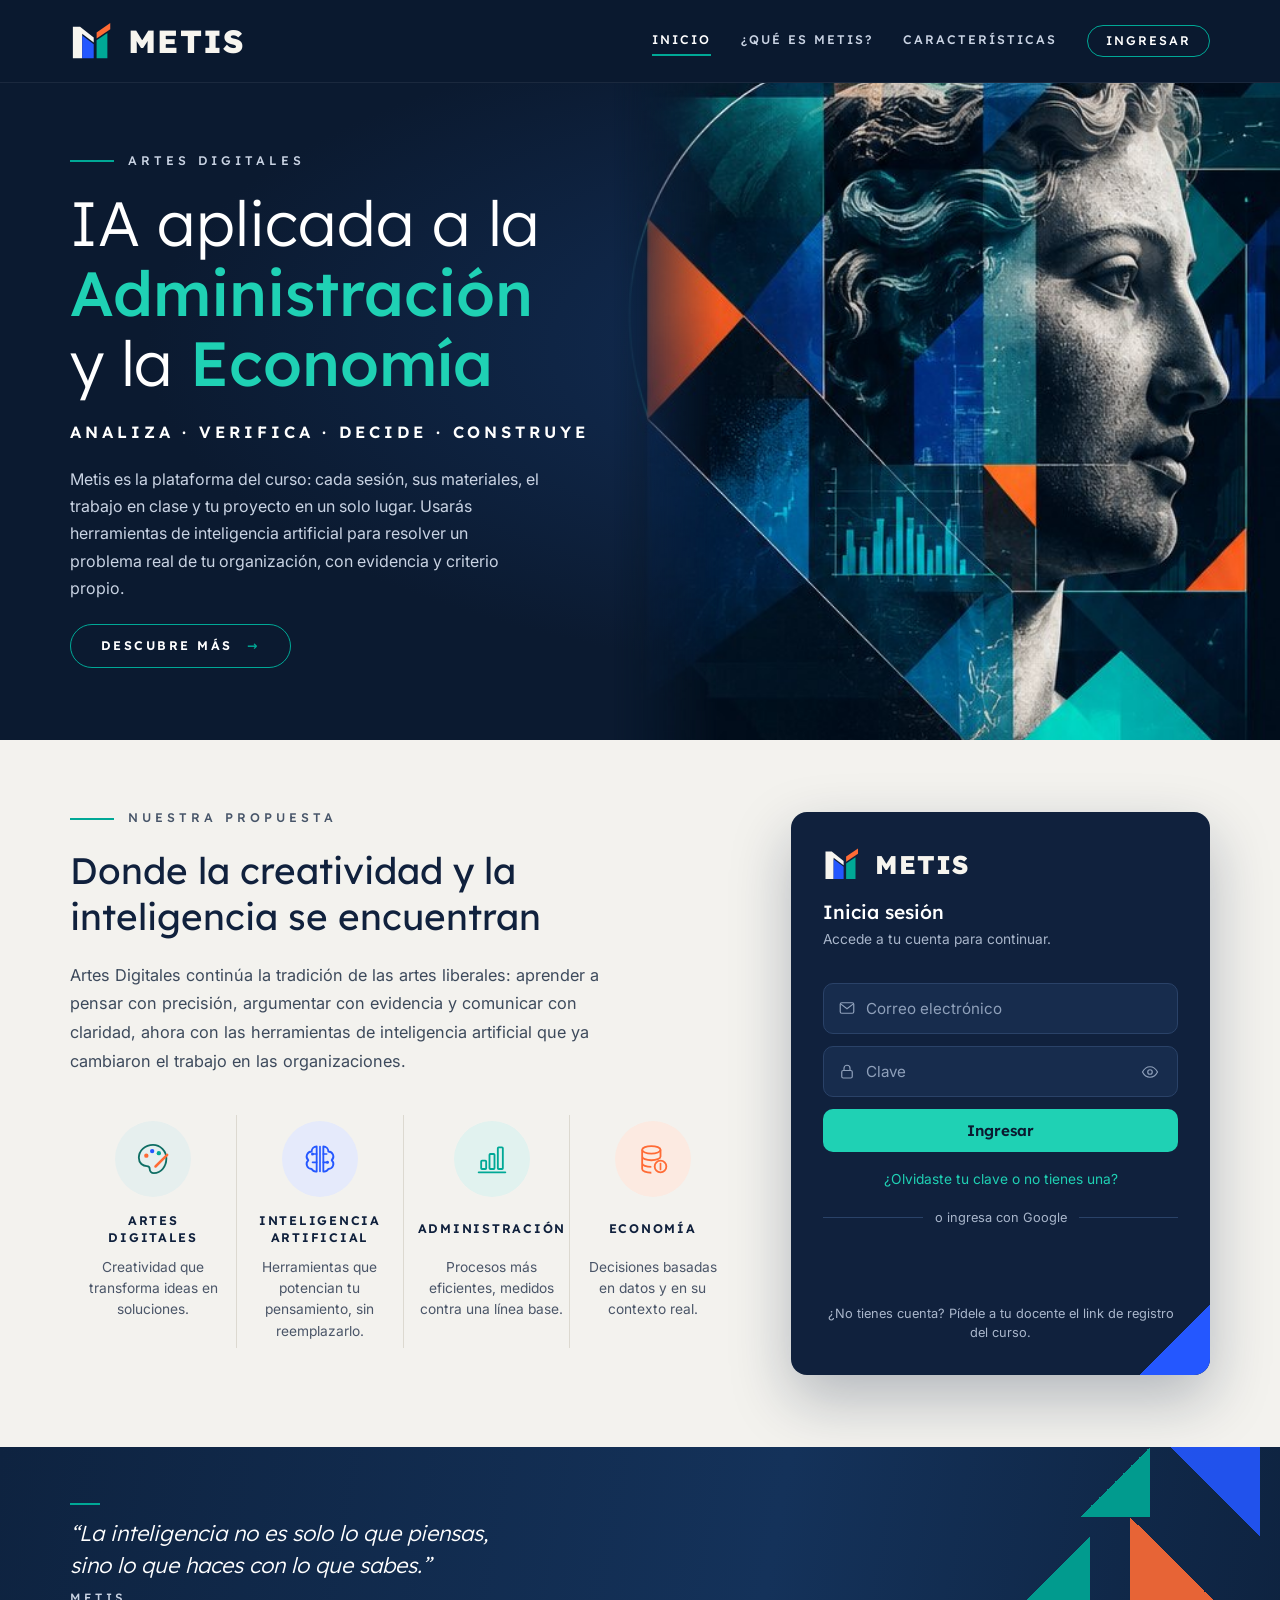
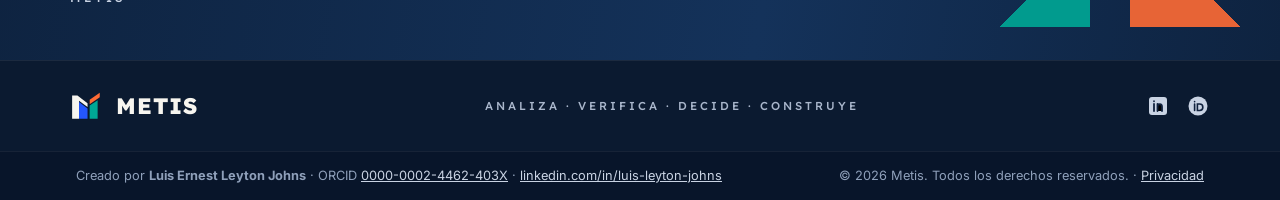
==== index.html @ 9e17bc10 "Add files via upload" ====
<!doctype html>
<html lang="es">
<head>
<meta charset="utf-8">
<meta name="viewport" content="width=device-width, initial-scale=1, viewport-fit=cover">
<title>Metis · Artes Digitales</title>
<meta name="description" content="Metis, plataforma de la asignatura Artes Digitales: IA Aplicada a la Administración y la Economía.">
<meta property="og:type" content="website">
<meta property="og:site_name" content="Metis">
<meta property="og:locale" content="es_CL">
<meta property="og:title" content="Metis · Artes Digitales">
<meta property="og:description" content="Plataforma de la asignatura Artes Digitales: IA Aplicada a la Administración y la Economía. Analiza, verifica, decide, construye.">
<meta property="og:url" content="https://luisleytonjohns.github.io/ia-aplicada/">
<meta property="og:image" content="https://luisleytonjohns.github.io/ia-aplicada/metis-og.png">
<meta property="og:image:width" content="1200">
<meta property="og:image:height" content="630">
<meta property="og:image:alt" content="Metis. Artes Digitales: IA Aplicada a la Administración y la Economía. Analiza, verifica, decide, construye.">
<meta name="twitter:card" content="summary_large_image">
<meta name="twitter:title" content="Metis · Artes Digitales">
<meta name="twitter:description" content="Plataforma de la asignatura Artes Digitales: IA Aplicada a la Administración y la Economía. Analiza, verifica, decide, construye.">
<meta name="twitter:image" content="https://luisleytonjohns.github.io/ia-aplicada/metis-og.png">
<meta name="theme-color" content="#10213D">
<link rel="icon" href="data:image/svg+xml,%3Csvg xmlns='http://www.w3.org/2000/svg' viewBox='0 0 64 64'%3E%3Crect width='64' height='64' rx='12' fill='%23FFFFFF'/%3E%3Cpolygon points='3,10 15,10 34,26 34,36 18,23 18,58 3,58' fill='%2310213D'/%3E%3Cpolygon points='18,26 34,38 34,58 18,58' fill='%232457FF'/%3E%3Cpolygon points='38,32 55,21 55,58 38,58' fill='%2300A896'/%3E%3Cpolygon points='38,20 59,6 59,16 38,30' fill='%23FF6B35'/%3E%3C/svg%3E">
<link rel="preconnect" href="https://fonts.googleapis.com">
<link rel="stylesheet" href="https://fonts.googleapis.com/css2?family=Lexend:wght@400;500;600;800&family=Inter:wght@400;500;600&family=JetBrains+Mono:wght@400;500&display=swap">
<link rel="stylesheet" href="metis.css?v=0.8.0">
</head>
<body>
<div id="velo-carga" class="velo-carga" role="status" aria-live="polite">
  <svg width="72" height="72" viewBox="0 0 64 64" aria-hidden="true"><polygon points="4,12 14,12 33,27 33,34 17,22 17,56 4,56" fill="#10213D"/><polygon points="17,24.5 33,36.5 33,56 17,56" fill="#2457FF"/><polygon points="37,31 52,21 52,56 37,56" fill="#00A896"/><polygon points="37,20 56,7 56,15.5 37,28.5" fill="#FF6B35"/></svg>
  <span class="velo-marca">METIS</span>
  <span class="velo-texto">Por favor espere mientras se carga la página</span>
</div>
<div id="app"></div>
<script src="config.js?v=0.8.0"></script>
<script src="app.js?v=0.8.0"></script>
<script src="vista-sesion.js?v=0.8.0"></script>
<script src="vista-tareas.js?v=0.8.0"></script>
<script src="docente.js?v=0.8.0"></script>
<script src="https://accounts.google.com/gsi/client" async defer onload="M.gsiListo()"></script>
</body>
</html>
---- metis.css ----
/* Metis · metis.css · Identidad: cobalto, naranja, turquesa sobre marfil y azul noche */
:root{
  --cobalto:#2457FF;--cobalto-osc:#1D4ED8;--naranja:#FF6B35;--turquesa:#00A896;--marfil:#F7F5EF;--noche:#10213D;--pizarra:#475569;
  --naranja-t:#B4471C;--turquesa-t:#007A6D;--borde:#DEDBD2;--sup:#FFFFFF;--suave:#EFECE4;--ok:#1B6F45;--mal:#B42318;--aviso:#8A5A00;
  --r:10px;--disp:"Lexend",system-ui,sans-serif;--sans:"Inter",system-ui,sans-serif;--mono:"JetBrains Mono",ui-monospace,monospace;
}
*{box-sizing:border-box}
html,body{margin:0;min-height:100%}
body{background:var(--marfil);color:var(--noche);font:15px/1.55 var(--sans)}
h1,h2,h3,h4{font-family:var(--disp);margin:0;text-wrap:balance}
a{color:var(--cobalto)}
button{font:inherit}
.oculto{display:none!important}

/* Marca */
.marca{display:flex;align-items:center;gap:12px}
.marca svg{flex:none}
.marca .word{font:800 1.5rem/1 var(--disp);letter-spacing:.02em}
.lema{font:500 .74rem/1.4 var(--disp);letter-spacing:.14em;text-transform:uppercase}
.franja{display:flex;height:6px}.franja i{flex:1}

/* Acceso y registro */
.acceso{min-height:100vh;display:grid;grid-template-columns:minmax(300px,1fr) minmax(320px,520px)}
.acceso .panel{background:var(--noche);color:var(--marfil);position:relative;overflow:hidden;display:flex;flex-direction:column;justify-content:space-between;padding:48px max(28px,env(safe-area-inset-left))}
.acceso .panel .contenido{position:relative;z-index:1;display:grid;gap:16px}
.acceso .panel .marca .word{font-size:3.2rem}
.acceso .panel .descr{font:500 1.25rem/1.35 var(--disp)}
.acceso .panel .descr b{color:#7FA2FF;font-weight:600}
.acceso .panel svg.patron{position:absolute;inset:auto 0 0 0;width:100%;height:48%;opacity:.95}
.acceso .lado{display:flex;align-items:center;justify-content:center;padding:32px max(20px,env(safe-area-inset-right))}
.caja{width:100%;max-width:420px;display:grid;gap:16px}
.caja h1{font-size:1.6rem;font-weight:600}
.caja .sub{color:var(--pizarra);margin:0}
.sep{display:flex;align-items:center;gap:10px;color:var(--pizarra);font-size:.82rem}
.sep::before,.sep::after{content:"";flex:1;height:1px;background:var(--borde)}
@media (max-width:820px){.acceso{grid-template-columns:1fr}.acceso .panel{min-height:auto;padding-block:28px}.acceso .panel svg.patron{opacity:.25;height:100%}.acceso .panel .marca .word{font-size:2.2rem}}

/* Formularios */
.campo{display:grid;gap:6px}
.campo label,.etq{font:600 .82rem/1.3 var(--disp)}
.campo .ayuda{font-size:.78rem;color:var(--pizarra)}
input[type=text],input[type=email],input[type=password],input[type=tel],input[type=number],input[type=date],input[type=url],select,textarea{
  width:100%;border:1px solid var(--borde);border-radius:8px;background:var(--sup);color:var(--noche);padding:10px 12px;font:15px/1.4 var(--sans)}
textarea{font:13px/1.5 var(--mono);min-height:140px;resize:vertical}
input:focus-visible,select:focus-visible,textarea:focus-visible,button:focus-visible,a:focus-visible{outline:2px solid var(--naranja);outline-offset:2px}
.fila{display:grid;grid-template-columns:repeat(auto-fit,minmax(180px,1fr));gap:12px;align-items:start}
.opciones{display:flex;flex-wrap:wrap;gap:8px}
.opciones label{display:flex;align-items:center;gap:6px;border:1px solid var(--borde);border-radius:999px;padding:6px 12px;background:var(--sup);cursor:pointer;font:500 .85rem/1.2 var(--sans)}
.opciones input:checked + span{font-weight:600;color:var(--cobalto)}
.check{display:flex;gap:10px;align-items:flex-start;font-size:.88rem;color:var(--pizarra)}
.check input{margin-top:3px}
fieldset{border:1px solid var(--borde);border-radius:var(--r);padding:16px;margin:0;display:grid;gap:12px;background:var(--sup)}
legend{font:600 .78rem/1 var(--disp);letter-spacing:.12em;text-transform:uppercase;padding:0 6px;color:var(--pizarra)}

/* Botones */
.btn{display:inline-flex;align-items:center;justify-content:center;gap:8px;font:600 .9rem/1 var(--disp);padding:11px 16px;border-radius:8px;border:1px solid transparent;cursor:pointer;text-decoration:none;white-space:nowrap}
.btn.p{background:var(--cobalto);color:#fff}.btn.p:hover{background:var(--cobalto-osc)}
.btn.n{background:var(--naranja);color:var(--noche)}
.btn.s{background:var(--sup);color:var(--noche);border-color:var(--borde)}.btn.s:hover{border-color:var(--pizarra)}
.btn.t{background:none;color:var(--cobalto);padding:6px 4px}
.btn.peq{padding:7px 10px;font-size:.8rem}
.btn[disabled]{opacity:.55;cursor:wait}
.btn.ancho{width:100%}

/* Mensajes */
.msg{border-radius:8px;padding:10px 12px;font-size:.88rem;border:1px solid}
.msg.ok{background:#E7F2EC;border-color:#B9D8C6;color:var(--ok)}
.msg.mal{background:#FBE9E7;border-color:#F0C2BC;color:var(--mal)}
.msg.info{background:#E8EEFF;border-color:#C3D2FF;color:#1D3FAF}
.msg.aviso{background:#FBF1DC;border-color:#EBD3A0;color:var(--aviso)}
.clave-temp{font:500 1.05rem/1.4 var(--mono);background:var(--marfil);border:1px dashed var(--pizarra);border-radius:8px;padding:10px 12px;user-select:all}

/* Ambiente */
.barra{background:var(--noche);color:var(--marfil);position:sticky;top:0;z-index:10}
.barra .in{display:flex;align-items:center;justify-content:space-between;gap:12px;padding-block:10px}
.barra .marca{color:inherit;text-decoration:none}
.barra .marca .word{font-size:1.25rem}
.barra .usuario{display:flex;align-items:center;gap:10px;font-size:.88rem}
.barra .usuario .btn.t{color:#C9D6FF}
.in{max-width:1160px;margin:0 auto;padding-left:max(16px,env(safe-area-inset-left));padding-right:max(16px,env(safe-area-inset-right))}
main.ambiente .in{padding-block:24px 56px;display:grid;gap:20px}
.cabecera{display:flex;justify-content:space-between;align-items:flex-end;gap:12px;flex-wrap:wrap}
.cabecera h1{font-size:1.5rem;font-weight:600}
.cabecera p{margin:2px 0 0;color:var(--pizarra)}
.tarjeta{background:var(--sup);border:1px solid var(--borde);border-radius:14px;padding:20px;display:grid;gap:12px;min-width:0}
.tarjetas{display:grid;grid-template-columns:repeat(auto-fill,minmax(300px,1fr));gap:16px}
.tabs{display:flex;gap:4px;border-bottom:1px solid var(--borde);overflow-x:auto}
.tabs a,.tabs button{background:none;border:0;border-bottom:3px solid transparent;padding:10px 14px;font:600 .9rem/1 var(--disp);color:var(--pizarra);cursor:pointer;white-space:nowrap;text-decoration:none}
.tabs a.activo,.tabs button.activo{color:var(--noche);border-bottom-color:var(--cobalto)}
.selector{display:flex;align-items:center;gap:10px;flex-wrap:wrap}
.selector select{width:auto;min-width:260px}
.dato{display:grid;gap:2px}.dato span{font-size:.76rem;color:var(--pizarra)}.dato b{font:600 .95rem/1.3 var(--disp)}
.datos{display:grid;grid-template-columns:repeat(auto-fit,minmax(140px,1fr));gap:12px}
.chip{display:inline-flex;align-items:center;gap:5px;padding:3px 9px;border-radius:999px;font:600 .74rem/1.4 var(--sans);white-space:nowrap}
.chip.ok{color:#1B6F45;background:#E4EFEA}.chip.mal{color:#B42318;background:#F6E5E3}.chip.aviso{color:#8A5A00;background:#F1EBE0}
.chip.info{color:#1D4ED8;background:#E4EAFB}.chip.gris{color:#4A5560;background:#E9EBEC}
.foto{width:40px;height:40px;border-radius:50%;object-fit:cover;background:var(--suave);flex:none;border:1px solid var(--borde)}
.foto.g{width:96px;height:96px}
.persona{display:flex;align-items:center;gap:10px;min-width:0}
.persona b{display:block;font-weight:600}
.persona small{color:var(--pizarra)}

/* Tabla */
.tabla{overflow-x:auto;border:1px solid var(--borde);border-radius:12px;background:var(--sup)}
table{border-collapse:collapse;width:100%;font-size:.86rem}
th,td{text-align:left;padding:10px 12px;border-bottom:1px solid var(--borde);vertical-align:middle}
th{font:600 .7rem/1.2 var(--disp);letter-spacing:.1em;text-transform:uppercase;color:var(--pizarra);background:#FBFAF7;position:sticky;top:0}
tr:last-child td{border-bottom:0}
td .acciones{display:flex;gap:4px;flex-wrap:wrap}
.vacio{padding:28px;text-align:center;color:var(--pizarra)}

/* Modal */
.velo{position:fixed;inset:0;background:rgba(16,33,61,.55);display:flex;align-items:flex-start;justify-content:center;padding:40px 16px;z-index:50;overflow-y:auto}
.modal{background:var(--marfil);border-radius:14px;width:100%;max-width:640px;display:grid;gap:14px;padding:22px;box-shadow:0 20px 50px rgba(16,33,61,.3)}
.modal header{display:flex;justify-content:space-between;align-items:center;gap:10px}
.modal header h2{font-size:1.2rem;font-weight:600}
.modal footer{display:flex;justify-content:flex-end;gap:8px;flex-wrap:wrap}

/* Foto en formulario */
.foto-campo{display:flex;align-items:center;gap:14px;flex-wrap:wrap}
.foto-campo img{width:96px;height:96px;border-radius:50%;object-fit:cover;border:2px solid var(--borde);background:var(--suave)}

.cargando{display:grid;place-items:center;min-height:60vh;color:var(--pizarra);font-family:var(--disp)}
.pie{border-top:1px solid var(--borde);font-size:.8rem;color:var(--pizarra)}
.pie .in{padding-block:14px;display:flex;justify-content:space-between;gap:10px;flex-wrap:wrap}

/* Velo de carga */
.velo-carga{position:fixed;inset:0;z-index:100;background:rgba(247,245,239,.96);display:flex;flex-direction:column;align-items:center;justify-content:center;gap:12px;text-align:center;padding:24px}
.velo-carga.oculto{display:none!important}
.velo-carga svg{animation:latido 1.4s ease-in-out infinite}
.velo-marca{font:800 1.6rem/1 var(--disp);letter-spacing:.04em;color:var(--noche)}
.velo-texto{font:500 .95rem/1.4 var(--disp);color:var(--pizarra)}
@keyframes latido{0%,100%{transform:scale(1);opacity:1}50%{transform:scale(.92);opacity:.75}}
@media (prefers-reduced-motion:reduce){.velo-carga svg{animation:none}}

/* Sesiones */
.semana{display:grid;gap:10px}
.semana-t{font:600 .78rem/1 var(--disp);letter-spacing:.14em;text-transform:uppercase;color:var(--pizarra);margin-top:6px}
.sesiones{display:grid;gap:8px}
.sesion-card{display:flex;align-items:center;gap:14px;width:100%;text-align:left;background:var(--sup);border:1px solid var(--borde);border-radius:12px;padding:12px 14px;cursor:pointer;font:inherit;color:inherit}
.sesion-card:hover{border-color:var(--cobalto)}
.sesion-card .num{flex:none;width:38px;height:38px;border-radius:10px;background:var(--noche);color:var(--marfil);display:grid;place-items:center;font:700 1rem/1 var(--disp)}
.sesion-card .txt{flex:1;min-width:0;display:grid;gap:2px}
.sesion-card .txt b{font:600 .98rem/1.3 var(--disp)}
.sesion-card .txt small{color:var(--pizarra)}
.tarjeta h2{font-size:1.1rem;font-weight:600}
.objetivos ol{margin:0;padding-left:22px;display:grid;gap:6px}
.objetivos li::marker{font-family:var(--disp);font-weight:700;color:var(--cobalto)}
.ruta-barra{display:flex;height:12px;border-radius:6px;overflow:hidden;gap:2px}
.ruta{list-style:none;margin:0;padding:0;display:grid;gap:0}
.ruta li{display:grid;grid-template-columns:112px 1fr;gap:12px;padding:10px 0;border-bottom:1px solid var(--borde)}
.ruta li:last-child{border-bottom:0}
.ruta .hora{font:500 .82rem/1.4 var(--mono);color:var(--pizarra)}
.ruta li p{margin:2px 0 0;color:var(--pizarra);font-size:.88rem}
.ruta li small{color:var(--pizarra)}
.ruta li.m-defensa b{color:#B4471C}
.ruta li.m-pausa b{color:var(--pizarra);font-weight:500}
@media (max-width:560px){.ruta li{grid-template-columns:1fr;gap:2px}}
.sub{color:var(--pizarra);margin:0}
.materiales{display:grid;grid-template-columns:repeat(auto-fill,minmax(300px,1fr));gap:14px}
.material{display:grid;gap:10px;align-content:start;border:1px solid var(--borde);border-radius:12px;padding:14px;background:#FBFAF7;min-width:0}
.material .btn{justify-self:start}
.mat-cab{display:flex;align-items:center;gap:8px;flex-wrap:wrap}
.marco{border-radius:8px;overflow:hidden;background:var(--suave)}
.marco iframe{display:block;width:100%;height:100%;border:0}
.marco.v{aspect-ratio:16/9}
.marco.d{height:360px}
.marco.a{height:110px}

/* Panel de sesiones del docente */
.modal.ancho{max-width:900px}
.semana-cab{display:flex;justify-content:space-between;align-items:center;gap:10px;flex-wrap:wrap;margin-top:18px}
.semana-cab .acciones{display:flex;gap:6px;flex-wrap:wrap}
.interruptor{display:inline-flex;align-items:center;gap:6px;font-size:.78rem;color:var(--pizarra);cursor:pointer;white-space:nowrap}
.interruptor input{width:16px;height:16px;accent-color:var(--cobalto)}
td select.estado{width:auto;padding:6px 8px;font-size:.84rem}
.bloque-ed{display:grid;grid-template-columns:150px 1fr;gap:10px;align-items:start;padding:8px 0;border-bottom:1px solid var(--borde)}
.bloque-ed:last-child{border-bottom:0}
.bloque-ed .min{font:500 .82rem/2.4 var(--mono);color:var(--pizarra);text-align:right}
.mat-ed{display:grid;grid-template-columns:140px 1fr 1.4fr auto;gap:8px;align-items:center}
@media (max-width:700px){.bloque-ed,.mat-ed{grid-template-columns:1fr}.bloque-ed .min{text-align:left}}

/* Reloj y cuenta regresiva */
.reloj{display:flex;align-items:center;gap:12px;flex-wrap:wrap;border-radius:12px;padding:10px 14px;background:#E4EAFB;color:var(--noche);font-size:.92rem}
.reloj .hora-actual{font:600 1.35rem/1 var(--mono);color:var(--cobalto-osc)}
.reloj.en_curso{background:#E2F4F1}.reloj.en_curso .hora-actual{color:var(--turquesa-t)}
.reloj.terminada{background:#FBEDE6}.reloj.terminada .hora-actual{color:var(--naranja-t)}
#reloj-sesion:empty{display:none}

/* Ruta de la sesión en cuatro momentos */
.momentos{list-style:none;margin:0;padding:0;display:grid}
.momentos>li{display:grid;grid-template-columns:14px 1fr;gap:12px;padding:12px 0;border-bottom:1px solid var(--borde)}
.momentos>li:last-child{border-bottom:0}
.momentos .punto{width:12px;height:12px;border-radius:50%;margin-top:5px}
.momentos .m-cab{display:flex;justify-content:space-between;gap:10px;flex-wrap:wrap;align-items:baseline}
.momentos .m-cab b{font:600 1rem/1.3 var(--disp)}
.momentos .m-hora{font:500 .84rem/1.3 var(--mono);color:var(--pizarra)}
.momentos p{margin:4px 0 0;color:var(--pizarra);font-size:.9rem}
.momentos details{margin-top:6px;font-size:.88rem}
.momentos summary{cursor:pointer;color:var(--cobalto);font-weight:500}
.momentos details ul{margin:6px 0 0;padding-left:18px;display:grid;gap:6px;color:var(--pizarra)}
.momentos details li{display:list-item;padding:0;border:0}
.momentos>li.actual{background:#F2F6FF;margin:0 -12px;padding-inline:12px;border-radius:10px}

/* Inicio del estudiante */
.inicio-grid{display:grid;grid-template-columns:repeat(2,minmax(0,1fr));gap:16px}
.inicio-grid .hoy{grid-row:span 2;border-top:4px solid var(--naranja)}
.agenda{list-style:none;margin:0;padding:0;display:grid;gap:6px}
.agenda li{display:flex;gap:12px;align-items:baseline}
.agenda li span{font:500 .86rem/1.3 var(--mono);color:var(--cobalto-osc);min-width:46px}
.agenda li small{color:var(--pizarra)}
.prepara{margin:0;font-size:.9rem;background:#FBFAF7;border:1px solid var(--borde);border-radius:10px;padding:10px 12px}
.pendientes{list-style:none;margin:0;padding:0;display:grid;gap:8px}
.pendientes li a{display:grid;gap:1px;padding:10px 12px;border:1px solid var(--borde);border-left:4px solid var(--pizarra);border-radius:10px;color:inherit;text-decoration:none;background:var(--sup)}
.pendientes li a:hover{border-color:var(--cobalto)}
.pendientes li.naranja a{border-left-color:var(--naranja)}.pendientes li.cobalto a{border-left-color:var(--cobalto)}.pendientes li.turquesa a{border-left-color:var(--turquesa)}
.pendientes b{font:600 .94rem/1.3 var(--disp)}.pendientes span{font-size:.86rem}.pendientes small{color:var(--pizarra)}
.progreso{display:grid;gap:6px}.progreso p{margin:0;font-size:.9rem}
.barra-p{height:10px;border-radius:5px;background:var(--suave);overflow:hidden}.barra-p i{display:block;height:100%;background:linear-gradient(90deg,var(--cobalto),var(--turquesa))}
.hitos{list-style:none;margin:0;padding:0;display:grid;grid-template-columns:repeat(5,minmax(0,1fr));gap:6px;text-align:center}
.hitos li{display:grid;gap:2px;justify-items:center;font-size:.78rem}
.hitos .h{width:40px;height:40px;border-radius:50%;display:grid;place-items:center;font:700 .78rem/1 var(--disp);border:2px solid var(--borde);color:var(--pizarra);background:var(--sup)}
.hitos li.hecho .h{background:var(--turquesa);border-color:var(--turquesa);color:#fff}
.hitos b{font:600 .78rem/1.2 var(--disp)}.hitos small{color:var(--pizarra)}
a.sesion-card{text-decoration:none}

/* Clase de hoy (docente) */
.alertas{display:grid;gap:10px}
.alertas .grupo{border:1px solid var(--borde);border-radius:12px;padding:12px 14px;background:var(--sup)}
.alertas .grupo.ahora{border:2px solid var(--cobalto);background:#F5F8FF}
.alertas .grupo.pasado{opacity:.85}.alertas .grupo.futuro{background:#FBFAF7}
.alertas h3{display:flex;align-items:baseline;gap:10px;font-size:.98rem;margin-bottom:6px}
.alertas h3 small{font:500 .82rem/1 var(--mono);color:var(--pizarra)}
.alertas h3 em{font:700 .7rem/1 var(--disp);letter-spacing:.12em;text-transform:uppercase;font-style:normal;color:#fff;background:var(--cobalto);padding:4px 8px;border-radius:999px}
.alertas ul{list-style:none;margin:0;padding:0;display:grid;gap:6px}
.alertas li{display:grid;grid-template-columns:22px 1fr auto;gap:10px;align-items:center;font-size:.9rem}
.alertas li b{font-weight:500}.alertas li small{display:block;color:var(--pizarra);font-size:.8rem}
.alertas .marca-a{width:22px;height:22px;border-radius:50%;display:grid;place-items:center;font:700 .78rem/1 var(--sans);background:var(--suave);color:var(--pizarra)}
.alertas li.hecho .marca-a{background:var(--turquesa);color:#fff}.alertas li.hecho b{color:var(--pizarra);text-decoration:line-through}
.alertas li.atrasado .marca-a{background:var(--naranja);color:#fff}.alertas li.atrasado b{color:var(--naranja-t);font-weight:600}
.alertas li.pendiente .marca-a{background:#E4EAFB;color:var(--cobalto-osc)}
.acciones{display:flex;gap:6px;flex-wrap:wrap}

/* Tareas de la sesión (etapa 3) */
.tareas{gap:16px}
.tarea{border:1px solid var(--borde);border-radius:12px;padding:16px;display:grid;gap:12px;background:#FBFAF7}
.tarea header{display:flex;justify-content:space-between;gap:10px;align-items:flex-start;flex-wrap:wrap}
.tarea header .lema{color:var(--pizarra);font-size:.7rem}
.tarea h3{font-size:1.02rem;font-weight:600;margin-top:2px}
.tarea .consigna{white-space:pre-wrap;font-size:.94rem;background:var(--sup);border-left:4px solid var(--cobalto);border-radius:6px;padding:10px 12px}
.tarea .criterio{margin:0;font-size:.84rem;color:var(--pizarra)}
.tarea footer{display:flex;justify-content:space-between;align-items:center;gap:10px;flex-wrap:wrap}
.tarea footer small{color:var(--pizarra)}
.editor{display:grid;gap:12px}
.editor textarea{font:15px/1.5 var(--sans);min-height:0}
.editor textarea.mono{font:13px/1.5 var(--mono)}
.editor textarea:disabled,.editor input:disabled{background:#F4F2EC;color:var(--noche);opacity:1}
.tabla-ed{overflow-x:auto;border:1px solid var(--borde);border-radius:10px;background:var(--sup)}
.tabla-ed table{min-width:480px}
.tabla-ed th{position:static}
.tabla-ed td{padding:4px 6px}
.tabla-ed td input{padding:7px 8px;font-size:.88rem}
.tabla-ed td.quitar{width:40px}
.bench{display:grid;gap:10px}
.bench-sol{display:grid;grid-template-columns:repeat(auto-fit,minmax(160px,1fr));gap:8px;align-items:end;border:1px solid var(--borde);border-radius:10px;padding:10px;background:var(--sup)}
.bench-sol label{display:grid;gap:4px;font:600 .74rem/1.2 var(--disp);color:var(--pizarra)}
.bench-sol input{padding:7px 8px;font-size:.88rem}
.bench-sol .btn{justify-self:start}
.toulmin{display:grid;grid-template-columns:repeat(2,minmax(0,1fr));gap:12px}
.autoeval{display:grid;gap:10px}
.ae-fila{display:grid;gap:6px;padding:10px;border:1px solid var(--borde);border-radius:10px;background:var(--sup)}
.ae-fila p{margin:0;font-size:.92rem}
.diagrama{overflow-x:auto;background:var(--sup);border-radius:10px}
.diagrama:not(:empty){border:1px solid var(--borde);padding:12px}
.diagrama svg{max-width:100%;height:auto}
.asis-form{display:grid;gap:10px;border:2px solid var(--naranja);border-radius:12px;padding:14px;background:#FFF6F1}
.asis-campos{display:flex;gap:8px;flex-wrap:wrap}
.asis-campos input{width:140px;font:600 1.5rem/1 var(--mono);letter-spacing:.3em;text-align:center}
.asis-ok{display:flex;gap:10px;align-items:center;flex-wrap:wrap}.asis-ok small{color:var(--pizarra)}
.asis-resumen{display:grid;gap:2px;font-size:.9rem;padding:8px 10px;border-radius:8px;background:#E2F4F1}
.asis-resumen.bajo{background:#FBEDE6}.asis-resumen small{color:var(--pizarra)}
.tarea-ed{border:1px solid var(--borde);border-radius:12px;padding:14px;display:grid;gap:10px;background:var(--sup)}
.tarea-ed textarea{font:14px/1.5 var(--sans);min-height:0}
.proyector{display:grid;gap:14px;justify-items:center;text-align:center;padding:10px 0}
.proyector p{margin:0;font:500 1.1rem/1.4 var(--disp)}
.codigo-grande{font:700 clamp(4rem,16vw,10rem)/1 var(--mono);color:var(--noche);letter-spacing:.06em}
.pc-barra{width:min(520px,100%);height:10px;border-radius:5px;background:var(--suave);overflow:hidden}
.pc-barra i{display:block;height:100%;background:var(--cobalto);transition:width .5s linear}
.modal.proyectar:fullscreen{max-width:none;border-radius:0;display:grid;align-content:center}
.ent{display:inline-block;font:600 .76rem/1 var(--mono);padding:5px 7px;border-radius:6px;border:0;white-space:nowrap}
button.ent{cursor:pointer}
.ent.clase{background:#E4EFEA;color:var(--ok)}.ent.despues{background:#FBEDE6;color:var(--naranja-t)}
.ent.borrador{background:#E9EBEC;color:#4A5560}.ent.vacia{color:var(--pizarra);background:none}
.leyenda{font-size:.8rem}
table.entregas td,table.entregas th{text-align:center}table.entregas td:first-child,table.entregas th:first-child{text-align:left}
@media (max-width:720px){.toulmin{grid-template-columns:1fr}.tarea{padding:12px}}

/* Actividades bloqueadas hasta la asistencia */
.bloqueadas{display:flex;gap:14px;align-items:flex-start;border:1px dashed var(--borde);border-radius:12px;padding:16px;background:#FBFAF7}
.bloqueadas svg{width:28px;height:28px;flex:none;fill:none;stroke:var(--pizarra);stroke-width:1.7}

.plan-base{display:grid;gap:12px;background:#fff;border:1px solid #E2DFD7;border-left:4px solid var(--turquesa);border-radius:12px;padding:16px;margin-top:4px}
.plan-base>div:first-child{display:grid;gap:4px}
.plan-base .acciones{display:flex;gap:8px;flex-wrap:wrap}

/* Pantallas pequeñas */
@media (max-width:860px){.inicio-grid{grid-template-columns:1fr}.inicio-grid .hoy{grid-row:auto}}
@media (max-width:720px){
  .barra .quien{display:none}
  .barra .usuario{gap:4px}
  .barra .usuario .btn.t{padding-inline:8px}
  .selector,.selector select{width:100%;min-width:0}
  .cabecera h1{font-size:1.3rem}
  .tarjeta{padding:16px}
  .tarjetas,.materiales{grid-template-columns:1fr}
  .marco.d{height:300px}
  .tabla{border:0;background:none;overflow:visible}
  .tabla table,.tabla tbody,.tabla tr,.tabla td{display:block;width:100%}
  .tabla thead{display:none}
  .tabla tr{background:var(--sup);border:1px solid var(--borde);border-radius:12px;margin-bottom:10px;padding:6px 0}
  .tabla td{border:0;padding:6px 14px}
  .tabla td[data-label]:not([data-label=""])::before{content:attr(data-label);display:block;font:600 .66rem/1.4 var(--disp);letter-spacing:.1em;text-transform:uppercase;color:var(--pizarra)}
  .alertas li{grid-template-columns:22px 1fr}
  .alertas li .btn{grid-column:2;justify-self:start}
  .hitos .h{width:34px;height:34px}
  .hitos{gap:2px}.hitos b{font-size:.64rem;overflow-wrap:anywhere}.hitos small{font-size:.64rem}
  .modal{padding:16px}
  .velo{padding:16px 8px}
}
@media (max-width:420px){.barra .marca .word{display:none}}

/* Portada (pantalla de ingreso) */
.portada{background:#0B1A30;color:#E8EEF7;font-family:var(--sans)}
.portada .p-in{max-width:1180px;margin:0 auto;padding-left:max(20px,env(safe-area-inset-left));padding-right:max(20px,env(safe-area-inset-right))}
.portada .marca{color:#F7F5EF;text-decoration:none}
.portada .marca .word{font:800 2rem/1 var(--disp);letter-spacing:.04em}
.p-barra{border-bottom:1px solid rgba(255,255,255,.07);position:sticky;top:0;z-index:20;background:rgba(11,26,48,.92);backdrop-filter:blur(8px)}
.p-barra .p-in{display:flex;align-items:center;justify-content:space-between;gap:20px;padding-block:18px}
.p-nav{display:flex;gap:30px;align-items:center}
.p-nav button{background:none;border:0;color:#C9D3E3;font:500 .78rem/1 var(--disp);letter-spacing:.16em;text-transform:uppercase;cursor:pointer;padding:8px 0;border-bottom:2px solid transparent}
.p-nav button.activo,.p-nav button:hover{color:#fff;border-bottom-color:var(--turquesa)}
.p-nav .p-ingresar{border:1px solid var(--turquesa);border-radius:999px;padding:9px 18px;color:#fff}
.p-hero{position:relative;overflow:hidden;background:radial-gradient(ellipse at 75% 40%,#13305A 0%,#0B1A30 60%)}
.p-hero .p-in{display:grid;grid-template-columns:minmax(0,1fr);align-items:center;min-height:600px}
.p-texto{padding-block:72px;max-width:560px;display:grid;gap:22px;align-content:center;position:relative;z-index:1}
.p-rotulo{display:flex;align-items:center;gap:14px;font:500 .78rem/1 var(--disp);letter-spacing:.32em;text-transform:uppercase;color:#C9D3E3}
.p-rotulo::before{content:"";width:44px;height:2px;background:var(--turquesa)}
.p-rotulo.oscuro{color:var(--pizarra)}
.p-hero h1{font:300 clamp(2.4rem,5vw,3.9rem)/1.12 var(--disp);color:#fff;margin:0}
.p-hero h1 em{font-style:normal;font-weight:500;color:#1FD1B4}
.p-lema{margin:0;font:600 clamp(.82rem,1.6vw,1.02rem)/1.4 var(--disp);letter-spacing:.24em;text-transform:uppercase;color:#fff}
.p-bajada{margin:0;max-width:470px;font-size:1rem;line-height:1.7;color:#C9D3E3}
.p-boton{justify-self:start;background:none;color:#fff;border:1.5px solid var(--turquesa);border-radius:999px;padding:15px 30px;font:600 .78rem/1 var(--disp);letter-spacing:.2em;text-transform:uppercase;cursor:pointer;display:inline-flex;gap:14px}
.p-boton:hover{background:rgba(0,168,150,.15)}
.p-boton span{color:var(--turquesa)}
.p-arte{position:absolute;top:0;right:0;bottom:0;width:52%;background:url(metis-portada.jpg) left center/cover no-repeat;-webkit-mask-image:linear-gradient(90deg,transparent 0,#000 16%);mask-image:linear-gradient(90deg,transparent 0,#000 16%)}
.p-propuesta{background:#F3F2EE;color:var(--noche)}
.p-propuesta .p-in{display:grid;grid-template-columns:minmax(0,1.35fr) minmax(320px,.85fr);gap:56px;padding-block:72px;align-items:start}
.p-izq{display:grid;gap:22px}
.p-propuesta h2{font:400 clamp(1.7rem,3vw,2.3rem)/1.25 var(--disp);margin:0;color:var(--noche);max-width:520px}
.p-parrafo{margin:0;font-size:1.02rem;line-height:1.75;color:#3D4A5C;max-width:560px}
.pilares{display:grid;grid-template-columns:repeat(4,minmax(0,1fr));margin-top:18px}
.pilar{display:grid;justify-items:center;align-content:start;text-align:center;gap:10px;padding:6px 14px;border-left:1px solid #DCD9D0}
.pilar:first-child{border-left:0}
.pilar .ico{width:76px;height:76px;border-radius:50%;display:grid;place-items:center}
.pilar .ico svg{width:40px;height:40px}
.pilar.artes .ico{background:#E6EFEE;color:#0F6E64}.pilar.ia .ico{background:#E5EAFB;color:var(--cobalto)}
.pilar.adm .ico{background:#E1F2EF;color:var(--turquesa)}.pilar.eco .ico{background:#FCEAE1;color:var(--naranja)}
.pilar b{font:600 .78rem/1.35 var(--disp);letter-spacing:.14em;text-transform:uppercase;margin-top:6px;min-height:2.7em;display:flex;align-items:center}
.pilar p{margin:0;font-size:.86rem;line-height:1.55;color:#4A5568}
.p-acceso{background:#10213D;color:#E8EEF7;border-radius:16px;padding:32px;display:grid;gap:16px;box-shadow:0 24px 60px rgba(16,33,61,.28);position:relative;overflow:hidden}
.p-acceso::after{content:"";position:absolute;right:0;bottom:0;width:70px;height:70px;background:linear-gradient(135deg,transparent 50%,var(--cobalto) 50%)}
.p-acceso .marca .word{font-size:1.6rem}
.p-acceso h2{font:500 1.2rem/1.3 var(--disp);color:#fff;margin:0}
.p-sub{margin:4px 0 0;font-size:.86rem;color:#A9B6CB}
.p-form{display:grid;gap:12px}
.p-campo{display:flex;align-items:center;gap:10px;background:#172C4D;border:1px solid #2A4268;border-radius:10px;padding:0 14px;color:#8FA0BA}
.p-campo:focus-within{border-color:var(--turquesa)}
.p-campo svg{width:18px;height:18px;flex:none}
.p-campo input{background:none;border:0;color:#fff;padding:14px 0;font-size:.95rem;flex:1;min-width:0}
.p-campo input::placeholder{color:#8FA0BA}
.p-campo input:focus-visible{outline:none}
.p-ojo{background:none;border:0;color:#8FA0BA;cursor:pointer;padding:4px;display:grid}
.p-entrar{background:#1FD1B4;color:#0B1A30;border:0;border-radius:10px;padding:14px;font:600 .95rem/1 var(--disp);cursor:pointer}
.p-entrar:hover{background:#3BE0C5}.p-entrar.sec{background:none;color:#1FD1B4;border:1px solid #1FD1B4}
.p-entrar[disabled]{opacity:.6;cursor:wait}
.p-link{background:none;border:0;color:#1FD1B4;font-size:.86rem;cursor:pointer;justify-self:center}
.p-sep{display:flex;align-items:center;gap:12px;font-size:.8rem;color:#A9B6CB}
.p-sep::before,.p-sep::after{content:"";flex:1;height:1px;background:#2A4268}
.p-google{display:flex;justify-content:center;min-height:44px}
.p-nota{margin:0;text-align:center;font-size:.8rem;color:#A9B6CB;position:relative;z-index:1}
.p-acceso .msg{font-size:.84rem}
.p-cita{background:linear-gradient(100deg,#0E2340 0%,#14325A 60%,#0E2340 100%);position:relative;overflow:hidden}
.p-cita::after{content:"";position:absolute;right:0;top:0;bottom:0;width:340px;background:
  linear-gradient(135deg,transparent 50%,var(--turquesa) 50%) 60px 90px/90px 90px no-repeat,
  linear-gradient(45deg,var(--naranja) 50%,transparent 50%) 190px 70px/110px 110px no-repeat,
  linear-gradient(225deg,var(--cobalto) 50%,transparent 50%) 230px 0/90px 90px no-repeat,
  linear-gradient(315deg,#00A896 50%,transparent 50%) 140px 0/70px 70px no-repeat;opacity:.9}
.p-cita .p-in{padding-block:56px}
.p-cita blockquote{margin:0;max-width:440px;display:grid;gap:12px;position:relative;z-index:1}
.p-cita blockquote::before{content:"";width:30px;height:2px;background:var(--turquesa)}
.p-cita p{margin:0;font:italic 300 1.35rem/1.45 var(--disp);color:#fff}
.p-cita cite{font:500 .75rem/1 var(--disp);letter-spacing:.3em;text-transform:uppercase;color:#C9D3E3;font-style:normal}
.p-pie{background:#0B1A30;border-top:1px solid rgba(255,255,255,.07)}
.p-pie .p-in{display:flex;align-items:center;justify-content:space-between;gap:20px;padding-block:28px;flex-wrap:wrap}
.p-pie .marca .word{font-size:1.4rem}
.p-lema-pie{font:500 .72rem/1 var(--disp);letter-spacing:.26em;text-transform:uppercase;color:#A9B6CB}
.p-redes{display:flex;gap:16px}.p-redes a{color:#C9D3E3;display:grid}.p-redes a:hover{color:#fff}.p-redes svg{width:24px;height:24px}
.portada .pie{background:#08152A;border-top:1px solid rgba(255,255,255,.06);color:#8FA0BA}
.portada .pie a{color:#C9D3E3}
.sr{position:absolute;width:1px;height:1px;overflow:hidden;clip:rect(0 0 0 0);white-space:nowrap}
@media (max-width:960px){
  .p-hero .p-in{grid-template-columns:1fr;min-height:0}
  .p-texto{padding-block:44px 8px}
  .p-arte{position:relative;width:auto;min-height:300px;background-position:center;margin:0 calc(-1 * max(20px,env(safe-area-inset-right))) 0 calc(-1 * max(20px,env(safe-area-inset-left)));-webkit-mask-image:linear-gradient(180deg,transparent 0,#000 25%);mask-image:linear-gradient(180deg,transparent 0,#000 25%)}
  .p-propuesta .p-in{grid-template-columns:1fr;gap:40px;padding-block:48px}
  .pilares{grid-template-columns:repeat(2,minmax(0,1fr));row-gap:28px}
  .pilar:nth-child(3){border-left:0}
  .p-nav button:not(.p-ingresar){display:none}
  .p-cita::after{opacity:.35}
}
@media (max-width:480px){.portada .marca .word{font-size:1.5rem}.p-acceso{padding:24px}.p-pie .p-in{justify-content:center;text-align:center}}

/* Ambiente del docente: menú lateral */
.doc{display:grid;grid-template-columns:248px minmax(0,1fr);min-height:100vh;background:#F6F5F1}
.doc-lado{background:#0E1E38;color:#C9D3E3;position:sticky;top:0;height:100vh;display:flex;flex-direction:column;padding:26px 14px 26px;overflow:hidden}
.doc-lado .marca{color:#fff;text-decoration:none;padding:0 12px 24px;border-bottom:1px solid rgba(255,255,255,.12)}
.doc-lado .marca .word{font:800 1.7rem/1 var(--disp);letter-spacing:.05em}
.doc-menu{display:grid;gap:4px;padding:22px 0}
.doc-menu a{display:flex;align-items:center;gap:14px;padding:12px 14px;border-radius:9px;color:#D5DDEA;text-decoration:none;font:500 .95rem/1 var(--sans)}
.doc-menu a svg{width:22px;height:22px;fill:none;stroke:currentColor;stroke-width:1.7;stroke-linejoin:round;stroke-linecap:round;flex:none}
.doc-menu a:hover{background:rgba(255,255,255,.06);color:#fff}
.doc-menu a.activo{background:var(--cobalto);color:#fff}
.doc-arte{margin-top:auto;position:relative;height:110px;margin-left:-14px}
.doc-arte i{position:absolute;display:block}
.doc-arte .t1{left:0;bottom:0;width:60px;height:60px;background:linear-gradient(45deg,var(--turquesa) 50%,transparent 50%)}
.doc-arte .t2{left:30px;bottom:0;width:60px;height:60px;background:var(--cobalto);clip-path:polygon(0 100%,100% 0,100% 100%)}
.doc-arte .t3{left:90px;bottom:60px;width:48px;height:42px;background:var(--naranja);clip-path:polygon(0 100%,100% 0,100% 100%)}
.doc-arte .t4{left:60px;bottom:0;width:30px;height:60px;background:#1B3F8F;opacity:.9}
.doc-lema{margin:22px 0 0;padding:0 10px;font:500 .68rem/2 var(--disp);letter-spacing:.3em;text-transform:uppercase;color:#A9B6CB}
.doc-main{display:flex;flex-direction:column;min-width:0}
.doc-barra{display:flex;align-items:center;gap:16px;padding:16px 32px;border-bottom:1px solid #E2DFD7;background:#F9F8F5;position:sticky;top:0;z-index:15}
.doc-barra .marca{text-decoration:none;color:var(--noche)}
.doc-barra .marca .word{font:800 1.6rem/1 var(--disp);letter-spacing:.06em}
.doc-hamb{display:none;background:none;border:0;padding:6px;cursor:pointer;color:var(--noche)}
.doc-hamb svg{width:26px;height:26px;stroke:currentColor;stroke-width:2;fill:none;stroke-linecap:round}
.doc-cuenta{margin-left:auto;position:relative}
.doc-cuenta>button{display:flex;align-items:center;gap:10px;background:none;border:0;cursor:pointer;font:.86rem/1 var(--sans);color:var(--noche);padding:4px}
.doc-avatar{width:36px;height:36px;border-radius:50%;background:var(--noche);color:#fff;display:grid;place-items:center;font:600 .95rem/1 var(--disp);overflow:hidden}
.doc-avatar img{width:100%;height:100%;object-fit:cover}
.doc-cuenta .flecha{width:18px;height:18px;stroke:currentColor;stroke-width:2;fill:none}
.doc-desp{position:absolute;right:0;top:calc(100% + 8px);background:#fff;border:1px solid #E2DFD7;border-radius:10px;box-shadow:0 12px 30px rgba(16,33,61,.12);display:grid;min-width:180px;padding:6px;z-index:30}
.doc-desp button{background:none;border:0;text-align:left;padding:10px 12px;border-radius:6px;cursor:pointer;font:.9rem/1.2 var(--sans);color:var(--noche)}
.doc-desp button:hover{background:#F3F2EE}
.doc-cont{padding:36px 40px 56px;display:grid;gap:22px;align-content:start;max-width:1320px;width:100%}
.doc-cab{display:grid;gap:8px}
.doc-cab::before{content:"";width:58px;height:3px;background:var(--turquesa);margin-bottom:14px}
.doc-cab h1{font:600 clamp(1.7rem,3vw,2.5rem)/1.15 var(--disp);color:var(--noche)}
.doc-cab p{margin:0;font-size:1.1rem;color:#6B7486}
.doc-version{display:flex;align-items:center;gap:12px;background:#fff;border:1px solid #DFDCD3;border-radius:10px;padding:0 16px}
.doc-version svg{width:22px;height:22px;fill:none;stroke:var(--cobalto);stroke-width:1.6;stroke-linejoin:round;flex:none}
.doc-version select{border:0;background:none;padding:14px 0;font:500 .95rem/1.3 var(--sans);flex:1;min-width:0;cursor:pointer}
.doc-version select:focus-visible{outline:none}
.doc-version:focus-within{border-color:var(--cobalto)}
.resumen{display:grid;grid-template-columns:repeat(3,minmax(0,1fr));gap:18px}
.res{display:flex;align-items:center;gap:18px;background:#fff;border:1px solid #E2DFD7;border-radius:12px;padding:20px;text-decoration:none;color:var(--noche)}
.res:hover{border-color:var(--cobalto)}
.res .ico{width:56px;height:56px;border-radius:50%;display:grid;place-items:center;flex:none}
.res .ico svg{width:28px;height:28px;fill:none;stroke-width:1.7;stroke-linejoin:round;stroke-linecap:round}
.res.c1 .ico{background:#E5EAFB}.res.c1 svg{stroke:var(--cobalto)}
.res.c2 .ico{background:#DFF3EF}.res.c2 svg{stroke:var(--turquesa)}
.res.c3 .ico{background:#E9E7FB}.res.c3 svg{stroke:#4A4BD6}
.res small{display:block;color:#6B7486;font-size:.82rem;margin-bottom:6px}
.res b{font:600 1.15rem/1.2 var(--disp)}
.res .fl{margin-left:auto;color:#6B7486}
.doc-sec{font:600 1.1rem/1.2 var(--disp);color:var(--noche);padding-bottom:12px;border-bottom:1px solid #E2DFD7;margin-top:6px}
.doc-acc{display:flex;justify-content:flex-end;margin:0 0 16px}
.curso{display:grid;grid-template-columns:240px minmax(0,1fr) auto;gap:28px;align-items:center;background:#fff;border:1px solid #E2DFD7;border-radius:14px;padding:20px;margin-bottom:16px}
.curso-img{aspect-ratio:1/0.92;border-radius:10px;background:#0E1E38 url(metis-portada.jpg) 70% center/cover}
.curso-info{display:grid;gap:10px;min-width:0}
.curso-tit{display:flex;gap:14px;align-items:flex-start;flex-wrap:wrap}
.curso-tit h3{font:600 1.35rem/1.25 var(--disp);color:var(--noche);max-width:440px}
.curso-inst,.curso-meta{margin:0;color:#4A5568;font-size:.92rem}
.curso-meta{display:flex;gap:22px;flex-wrap:wrap;color:var(--noche)}
.curso-num{display:flex;gap:40px;border-top:1px solid #E7E4DC;padding-top:12px;margin-top:4px}
.curso-num small{display:block;color:#6B7486;font-size:.8rem}
.curso-num b{font:600 1.15rem/1.3 var(--disp)}
.curso-acc{display:grid;gap:12px;min-width:200px}
.doc-pie{margin-top:auto;border-top:1px solid #E2DFD7;margin-inline:40px;padding:22px 0;display:flex;justify-content:space-between;gap:12px;flex-wrap:wrap;font-size:.8rem;color:#6B7486}
.doc-pie b{color:var(--noche)}.doc-pie a{color:#4A5568}
.doc-velo{display:none}
.doc #d-panel>.tarjeta:first-child,.doc #d-panel>.msg:first-child,.doc #d-panel>div[style*="margin-top:16px"]{margin-top:0!important}
@media (max-width:1100px){.curso{grid-template-columns:180px minmax(0,1fr)}.curso-acc{grid-column:1/-1;grid-template-columns:1fr 1fr}}
@media (max-width:900px){
  .doc{grid-template-columns:1fr}
  .doc-lado{position:fixed;left:0;top:0;bottom:0;width:260px;z-index:60;transform:translateX(-100%);transition:transform .2s ease}
  .doc-lado.abierto{transform:none}
  .doc-velo{display:block;position:fixed;inset:0;background:rgba(14,30,56,.5);z-index:55;opacity:0;pointer-events:none;transition:opacity .2s}
  .doc-velo.abierto{opacity:1;pointer-events:auto}
  .doc-hamb{display:block}
  .doc-barra{padding:12px 16px}
  .doc-barra .marca .word{font-size:1.3rem}
  .doc-cont{padding:24px 16px 40px}
  .doc-pie{margin-inline:16px}
  .resumen{grid-template-columns:1fr;gap:10px}.res{padding:12px 14px;gap:12px}.res .ico{width:40px;height:40px}.res .ico svg{width:22px;height:22px}.res b{font-size:1rem}
  .doc-cuenta .quien{display:none}
}
@media (max-width:620px){.curso{grid-template-columns:1fr}.curso-img{aspect-ratio:16/9}.curso-acc{grid-template-columns:1fr}}

/* Guía de cada tarea: explicación, cómo responder y ejemplo resuelto (v0.7.0) */
.tarea .explica{background:var(--sup);border-left:4px solid var(--turquesa);border-radius:6px;padding:10px 12px}
.tarea .explica .etq{display:block;font:600 .72rem/1.2 var(--disp);letter-spacing:.06em;text-transform:uppercase;color:var(--turquesa-t);margin-bottom:4px}
.tarea .explica p{margin:0;font-size:.92rem}
.tarea .como{margin:0;font-size:.86rem;color:var(--pizarra);background:var(--suave);border-radius:6px;padding:8px 10px}
details.ejemplo{border:1px solid var(--noche);border-radius:10px;background:var(--sup);overflow:hidden}
details.ejemplo>summary{cursor:pointer;list-style:none;padding:10px 12px;font:600 .9rem/1.3 var(--disp);color:var(--noche);display:flex;align-items:center;gap:8px}
details.ejemplo>summary::-webkit-details-marker{display:none}
details.ejemplo>summary::before{content:"";width:8px;height:8px;border-right:2px solid currentColor;border-bottom:2px solid currentColor;transform:rotate(-45deg);transition:transform .15s;flex:none}
details.ejemplo[open]>summary{background:var(--noche);color:var(--marfil)}
details.ejemplo[open]>summary::before{transform:rotate(45deg)}
.ej-cuerpo{padding:12px;display:grid;gap:10px}
.ej-cuerpo>.sub{margin:0;font-size:.84rem}
.editor-ej{display:grid;gap:10px}
.editor-ej textarea[disabled],.editor-ej input[disabled]{background:#F6F4EE;color:var(--noche);opacity:1;-webkit-text-fill-color:var(--noche)}
.ej-nota{margin:0;font-size:.86rem;border-left:4px solid var(--naranja);background:#FFF5EF;border-radius:6px;padding:8px 10px}
details.guia-mini{margin-top:4px;font-size:.86rem}
details.guia-mini summary{cursor:pointer;color:var(--cobalto);font-weight:500}
details.guia-mini p{margin:6px 0 0;color:var(--pizarra)}
.tarea-ed details.ejemplo{border-color:var(--borde)}
td.ro{padding:8px 10px;font-size:.88rem;vertical-align:top;white-space:normal;min-width:120px}
.bench-sol.ro{display:grid;grid-template-columns:repeat(auto-fit,minmax(150px,1fr));gap:8px}
.bench-sol.ro span{display:block;font-size:.72rem;color:var(--pizarra);text-transform:uppercase;letter-spacing:.04em}
.bench-sol.ro p{margin:2px 0 0;font-size:.88rem}
.editor-ej textarea{font:14px/1.55 var(--sans);min-height:0;resize:none}
.editor-ej textarea.mono{font:13px/1.5 var(--mono)}
.editor-ej .ayuda{display:none}

/* Demostración del caso (v0.7.1) */
.demo{border-top:4px solid var(--noche)}
.demo>.lema{color:var(--turquesa-t);font-size:.72rem}
.demo>h2{margin-top:2px}
.demo-meta{font-size:.86rem}
.demo-pasos{list-style:none;margin:6px 0 0;padding:0;display:grid;gap:8px}
.demo-pasos details{border:1px solid var(--borde);border-radius:10px;background:var(--sup)}
.demo-pasos summary{cursor:pointer;list-style:none;display:flex;align-items:center;gap:10px;padding:10px 12px;font-size:.95rem}
.demo-pasos summary::-webkit-details-marker{display:none}
.demo-pasos .dn{flex:none;width:26px;height:26px;border-radius:50%;background:var(--noche);color:var(--marfil);display:grid;place-items:center;font:600 .8rem var(--disp)}
.demo-pasos details[open] .dn{background:var(--turquesa)}
.dp-cuerpo{padding:0 12px 12px 48px;display:grid;gap:8px}
.dp-cuerpo>p{margin:0;font-size:.92rem}
.prompt-caja{border:1px solid #C9D5FF;border-left:4px solid var(--cobalto);border-radius:8px;background:#F3F6FF;overflow:hidden}
.pc-cab{display:flex;justify-content:space-between;align-items:center;padding:4px 6px 0 10px;font:600 .72rem var(--disp);letter-spacing:.05em;text-transform:uppercase;color:var(--cobalto-osc)}
.prompt-caja pre{margin:0;padding:6px 10px 10px;white-space:pre-wrap;word-break:break-word;font:13px/1.5 var(--mono);color:var(--noche)}
.observa{border-left:4px solid var(--naranja);background:#FFF5EF;border-radius:6px;padding:8px 10px;font-size:.9rem!important}
.leccion{margin:4px 0 0;background:var(--noche);color:var(--marfil);border-radius:8px;padding:10px 12px;font-size:.92rem}
.paso-ed{border:1px solid var(--borde);border-radius:10px;padding:10px;display:grid;gap:6px;background:var(--sup)}
.paso-cab{display:flex;gap:6px;align-items:center}
.paso-cab input{flex:1}
@media (max-width:720px){.dp-cuerpo{padding-left:12px}}
.acc-bloque{display:grid;gap:8px;border-top:1px dashed var(--borde);padding-top:10px}
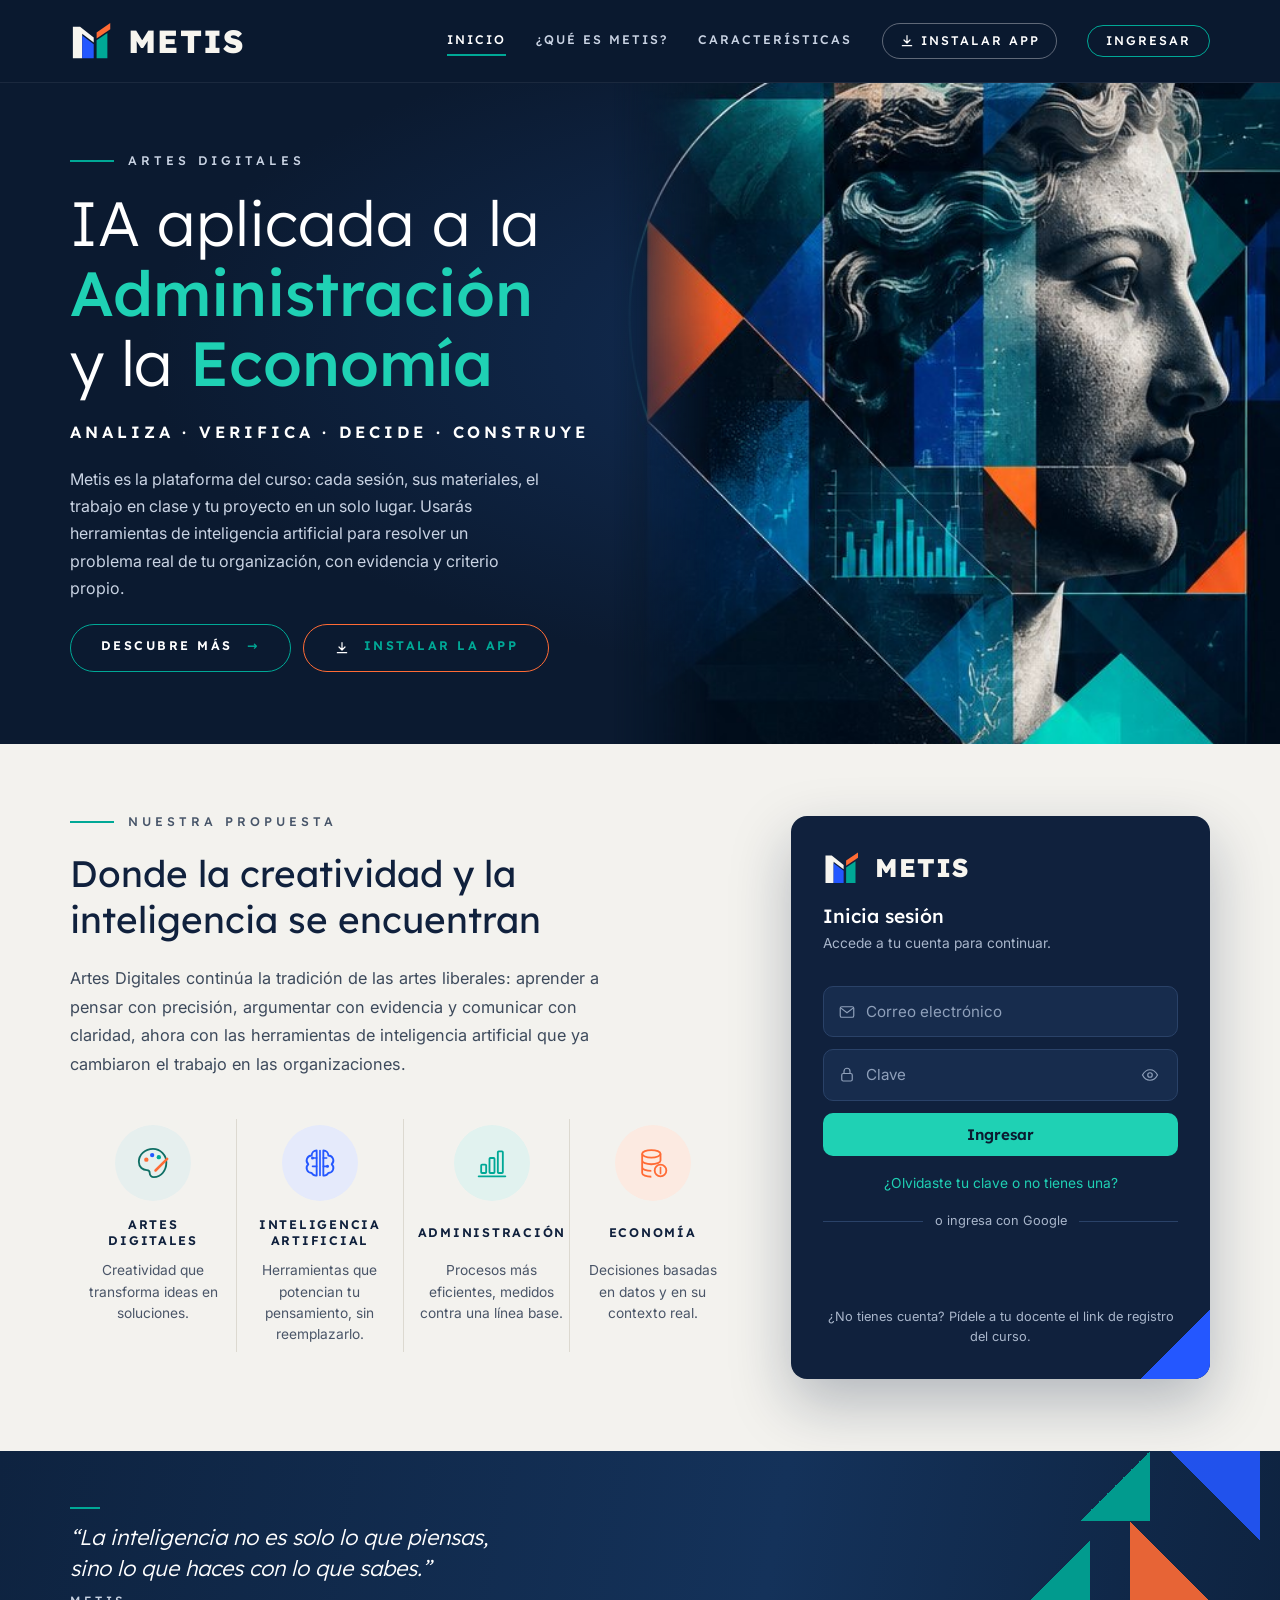
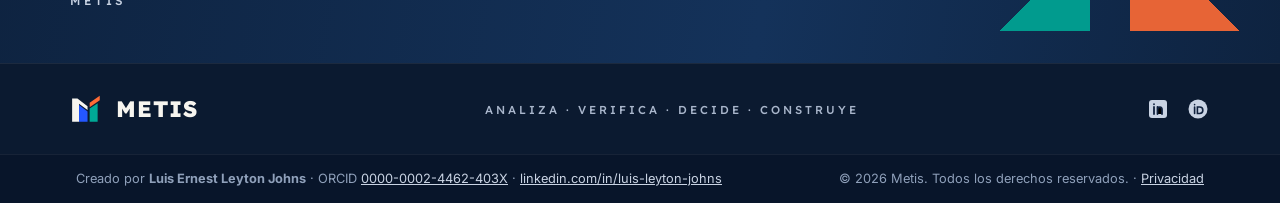
==== commit 9d5bebc4: "Add files via upload" ====
--- a/index.html
+++ b/index.html
@@ -20,10 +20,16 @@
 <meta name="twitter:description" content="Plataforma de la asignatura Artes Digitales: IA Aplicada a la Administración y la Economía. Analiza, verifica, decide, construye.">
 <meta name="twitter:image" content="https://luisleytonjohns.github.io/ia-aplicada/metis-og.png">
 <meta name="theme-color" content="#10213D">
+<link rel="manifest" href="manifest.webmanifest">
+<link rel="apple-touch-icon" href="apple-touch-icon.png">
+<meta name="apple-mobile-web-app-capable" content="yes">
+<meta name="mobile-web-app-capable" content="yes">
+<meta name="apple-mobile-web-app-title" content="Metis">
+<meta name="apple-mobile-web-app-status-bar-style" content="black-translucent">
 <link rel="icon" href="data:image/svg+xml,%3Csvg xmlns='http://www.w3.org/2000/svg' viewBox='0 0 64 64'%3E%3Crect width='64' height='64' rx='12' fill='%23FFFFFF'/%3E%3Cpolygon points='3,10 15,10 34,26 34,36 18,23 18,58 3,58' fill='%2310213D'/%3E%3Cpolygon points='18,26 34,38 34,58 18,58' fill='%232457FF'/%3E%3Cpolygon points='38,32 55,21 55,58 38,58' fill='%2300A896'/%3E%3Cpolygon points='38,20 59,6 59,16 38,30' fill='%23FF6B35'/%3E%3C/svg%3E">
 <link rel="preconnect" href="https://fonts.googleapis.com">
 <link rel="stylesheet" href="https://fonts.googleapis.com/css2?family=Lexend:wght@400;500;600;800&family=Inter:wght@400;500;600&family=JetBrains+Mono:wght@400;500&display=swap">
-<link rel="stylesheet" href="metis.css?v=0.8.0">
+<link rel="stylesheet" href="metis.css?v=0.8.1">
 </head>
 <body>
 <div id="velo-carga" class="velo-carga" role="status" aria-live="polite">
@@ -32,11 +38,11 @@
   <span class="velo-texto">Por favor espere mientras se carga la página</span>
 </div>
 <div id="app"></div>
-<script src="config.js?v=0.8.0"></script>
-<script src="app.js?v=0.8.0"></script>
-<script src="vista-sesion.js?v=0.8.0"></script>
-<script src="vista-tareas.js?v=0.8.0"></script>
-<script src="docente.js?v=0.8.0"></script>
+<script src="config.js?v=0.8.1"></script>
+<script src="app.js?v=0.8.1"></script>
+<script src="vista-sesion.js?v=0.8.1"></script>
+<script src="vista-tareas.js?v=0.8.1"></script>
+<script src="docente.js?v=0.8.1"></script>
 <script src="https://accounts.google.com/gsi/client" async defer onload="M.gsiListo()"></script>
 </body>
 </html>
--- a/metis.css
+++ b/metis.css
@@ -204,7 +204,7 @@
 
 /* Inicio del estudiante */
 .inicio-grid{display:grid;grid-template-columns:repeat(2,minmax(0,1fr));gap:16px}
-.inicio-grid .hoy{grid-row:span 2;border-top:4px solid var(--naranja)}
+.inicio-grid .hoy{grid-row:span 2;border-top:4px solid var(--naranja);align-content:start}
 .agenda{list-style:none;margin:0;padding:0;display:grid;gap:6px}
 .agenda li{display:flex;gap:12px;align-items:baseline}
 .agenda li span{font:500 .86rem/1.3 var(--mono);color:var(--cobalto-osc);min-width:46px}
@@ -558,3 +558,22 @@
 .paso-cab input{flex:1}
 @media (max-width:720px){.dp-cuerpo{padding-left:12px}}
 .acc-bloque{display:grid;gap:8px;border-top:1px dashed var(--borde);padding-top:10px}
+.tarea{min-width:0}
+.tarea .consigna,.tarea .explica p,.tarea .criterio,.tarea .como,.ej-nota{overflow-wrap:anywhere}
+
+/* Instalar como aplicación (v0.8.1) */
+.p-botones{display:flex;gap:12px;flex-wrap:wrap}
+.p-boton svg,.p-instalar-nav svg{width:16px;height:16px;flex:none}
+.p-boton-inst{border-color:#FF6B35}
+.p-boton-inst:hover{background:rgba(255,107,53,.15)}
+.p-nav .p-instalar-nav{display:inline-flex;align-items:center;gap:6px;border:1px solid rgba(255,255,255,.35);border-radius:999px;padding:9px 16px;color:#fff}
+.instalar-card{display:flex;gap:14px;align-items:center;flex-wrap:wrap;border-left:4px solid var(--naranja)}
+.instalar-card img{width:48px;height:48px;border-radius:12px;flex:none}
+.instalar-card>div:nth-child(2){flex:1;min-width:200px}
+.instalar-card b{font:600 1rem/1.3 var(--disp)}
+.instalar-card p{margin:2px 0 0;font-size:.9rem;color:var(--pizarra)}
+.instalar-card .acciones{display:flex;gap:8px}
+.instalar-card .btn svg{width:16px;height:16px;vertical-align:-3px;margin-right:6px}
+.inst-pasos{list-style:none;margin:0;padding:0;display:grid;gap:10px}
+.inst-pasos li{display:flex;gap:10px;align-items:flex-start}
+.inst-pasos .n{flex:none;width:24px;height:24px;border-radius:50%;background:var(--noche);color:#fff;display:grid;place-items:center;font:600 .8rem var(--disp)}
